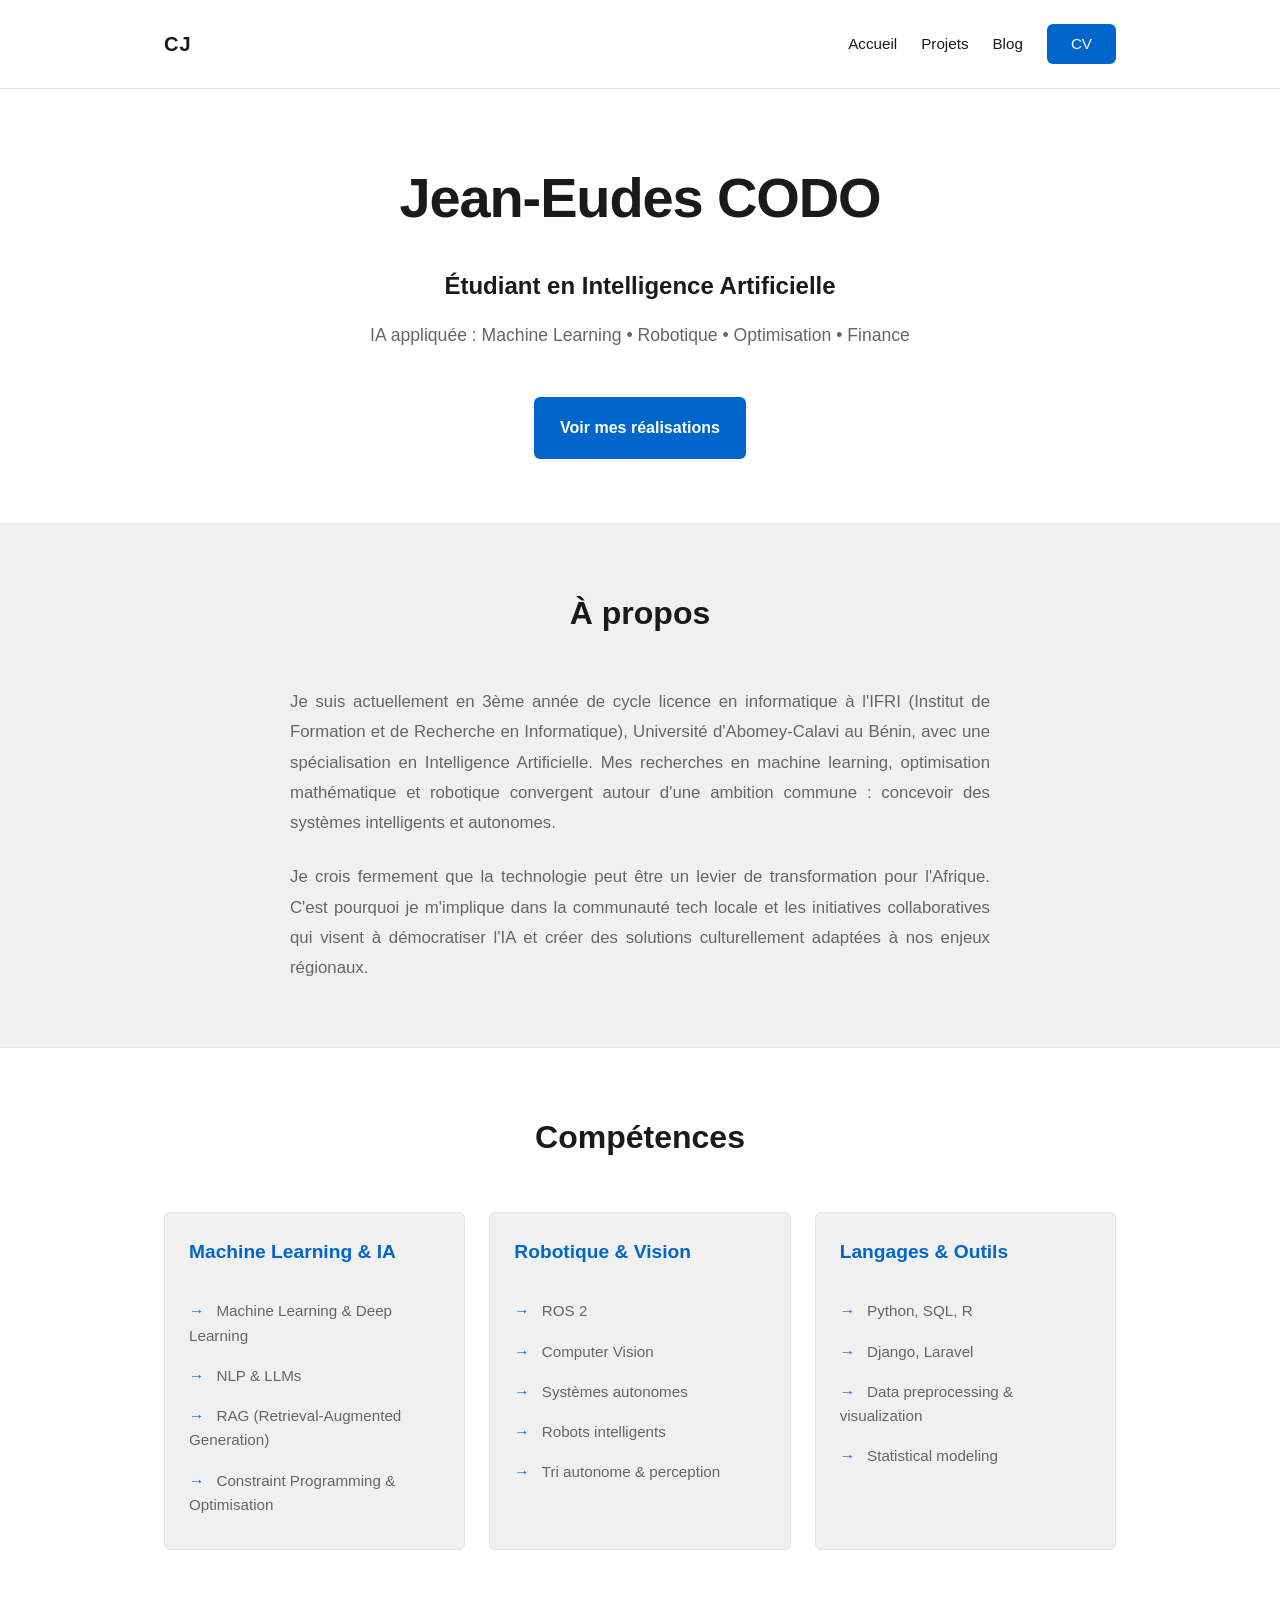
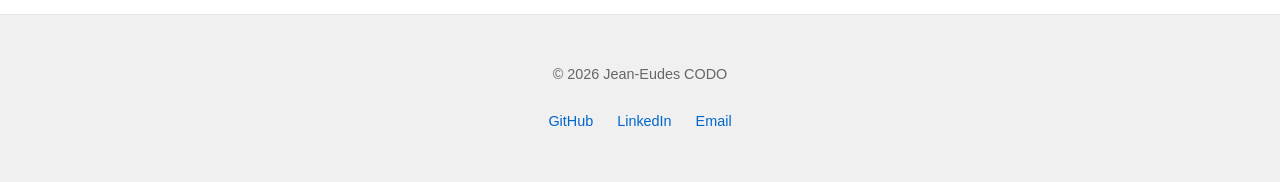
==== index.html @ da74283c "feat: correction of the 'A propos' section" ====
<!DOCTYPE html>
<html lang="fr">
<head>
    <meta charset="UTF-8">
    <meta name="viewport" content="width=device-width, initial-scale=1.0">
    <title>Jean-Eudes CODO - Développeur IA</title>
    <meta name="description" content="Portfolio de Eudes - Développeur spécialisé en IA">
    <link rel="stylesheet" href="css/base.css">
</head>
<body>
    <!-- Header Navigation -->
    <header class="header">
        <div class="container">
            <div class="header-content">
                <a href="index.html" class="logo">CJ</a>
                <nav class="nav">
                    <a href="index.html" class="nav-link">Accueil</a>
                    <a href="projects.html" class="nav-link">Projets</a>
                    <a href="blog.html" class="nav-link">Blog</a>
                    <a href="cv/index_cv.html" class="nav-link nav-cv">CV</a>
                </nav>
            </div>
        </div>
    </header>

    <!-- Hero Section -->
    <section class="hero">
        <div class="container">
            <h1 class="hero-title">Jean-Eudes CODO</h1>
            <p class="hero-subtitle">Étudiant en Intelligence Artificielle</p>
            <p class="hero-description">IA appliquée : Machine Learning • Robotique • Optimisation • Finance</p>
            <a href="projects.html" class="btn btn-primary">Voir mes réalisations</a>
        </div>
    </section>

    <!-- About Section -->
    <section class="about" id="about">
        <div class="container">
            <h2>À propos</h2>
            <p>
                Je suis actuellement en 3ème année de cycle licence en informatique à l'IFRI (Institut de Formation et de Recherche en Informatique), 
                Université d'Abomey-Calavi au Bénin, avec une spécialisation en Intelligence Artificielle. 
                Mes recherches en machine learning, optimisation mathématique et robotique convergent autour d'une ambition commune : concevoir des systèmes intelligents et autonomes.
            </p>
            <p>
                Je crois fermement que la technologie peut être un levier de transformation pour l'Afrique. 
                C'est pourquoi je m'implique dans la communauté tech locale et les initiatives collaboratives qui 
                visent à démocratiser l'IA et créer des solutions culturellement adaptées à nos enjeux régionaux.
            </p>
        </div>
    </section>

    <!-- Tech Skills Section -->
    <section class="tech-radar" id="tech">
        <div class="container">
            <h2>Compétences</h2>
            <div class="skills-grid">
                <div class="skill-category">
                    <h3>Machine Learning & IA</h3>
                    <ul>
                        <li>Machine Learning & Deep Learning</li>
                        <li>NLP & LLMs</li>
                        <li>RAG (Retrieval-Augmented Generation)</li>
                        <li>Constraint Programming & Optimisation</li>
                    </ul>
                </div>
                <div class="skill-category">
                    <h3>Robotique & Vision</h3>
                    <ul>
                        <li>ROS 2</li>
                        <li>Computer Vision</li>
                        <li>Systèmes autonomes</li>
                        <li>Robots intelligents</li>
                        <li>Tri autonome & perception</li>
                    </ul>
                </div>
                <div class="skill-category">
                    <h3>Langages & Outils</h3>
                    <ul>
                        <li>Python, SQL, R</li>
                        <li>Django, Laravel</li>
                        <li>Data preprocessing & visualization</li>
                        <li>Statistical modeling</li>
                    </ul>
                </div>
            </div>
        </div>
    </section>

    <!-- Footer -->
    <footer class="footer">
        <div class="container">
            <p>&copy; 2026 Jean-Eudes CODO</p>
            <div class="footer-links">
                <a href="https://github.com/Eudoo" target="_blank">GitHub</a>
                <a href="https://linkedin.com/in/eudes-codo" target="_blank">LinkedIn</a>
                <a href="mailto:eudescodo00@gmail.com">Email</a>
            </div>
        </div>
    </footer>
</body>
</html>
---- css/base.css ----
/* ===========================
   CSS Variables & Root
   =========================== */

:root {
    --color-bg: #ffffff;
    --color-text: #1a1a1a;
    --color-text-light: #666666;
    --color-border: #e5e5e5;
    --color-primary: #0066cc;
    --color-primary-hover: #0052a3;
    --color-accent: #f0f0f0;
    
    --spacing-xs: 0.5rem;
    --spacing-sm: 1rem;
    --spacing-md: 1.5rem;
    --spacing-lg: 1.5rem;
    --spacing-xl: 3rem;
    --spacing-xxl: 4rem;
    
    --font-family: -apple-system, BlinkMacSystemFont, 'Segoe UI', Roboto, Oxygen, Ubuntu, Cantarell, sans-serif;
    --font-mono: 'SF Mono', Monaco, 'Cascadia Code', 'Roboto Mono', Menlo, Courier, monospace;
    
    --transition: 0.3s ease;
    --border-radius: 6px;
}

/* Dark Mode */
@media (prefers-color-scheme: dark) {
    :root {
        --color-bg: #0f0f0f;
        --color-text: #e5e5e5;
        --color-text-light: #a0a0a0;
        --color-border: #2a2a2a;
        --color-accent: #1a1a1a;
    }
}

/* ===========================
   Global Styles
   =========================== */

* {
    margin: 0;
    padding: 0;
    box-sizing: border-box;
}

html {
    scroll-behavior: smooth;
}

body {
    background-color: var(--color-bg);
    color: var(--color-text);
    font-family: var(--font-family);
    font-size: 16px;
    line-height: 1.6;
    transition: background-color var(--transition), color var(--transition);
}

a {
    color: var(--color-primary);
    text-decoration: none;
    transition: color var(--transition);
}

a:hover {
    color: var(--color-primary-hover);
}

/* ===========================
   Layout
   =========================== */

.container {
    max-width: 1000px;
    margin: 0 auto;
    padding: 0 var(--spacing-lg);
}

/* ===========================
   Header & Navigation
   =========================== */

.header {
    position: sticky;
    top: 0;
    background-color: var(--color-bg);
    border-bottom: 1px solid var(--color-border);
    z-index: 1000;
    transition: border-color var(--transition);
}

.header-content {
    display: flex;
    justify-content: space-between;
    align-items: center;
    padding: var(--spacing-md) 0;
}

.logo {
    font-size: 1.25rem;
    font-weight: 700;
    color: var(--color-text);
    letter-spacing: 0.05em;
}

.nav {
    display: flex;
    gap: var(--spacing-lg);
    align-items: center;
}

.nav-link {
    color: var(--color-text);
    font-size: 0.95rem;
    font-weight: 500;
    transition: color var(--transition);
}

.nav-link:hover {
    color: var(--color-primary);
}

.nav-cv {
    background-color: var(--color-primary);
    color: white !important;
    padding: var(--spacing-xs) var(--spacing-md);
    border-radius: var(--border-radius);
    transition: background-color var(--transition);
}

.nav-cv:hover {
    background-color: var(--color-primary-hover);
}

/* ===========================
   Hero Section
   =========================== */

.hero {
    padding: var(--spacing-xxl) 0;
    text-align: center;
}

.hero-title {
    font-size: 3.5rem;
    font-weight: 800;
    margin-bottom: var(--spacing-md);
    letter-spacing: -0.02em;
}

.hero-subtitle {
    font-size: 1.5rem;
    font-weight: 600;
    color: var(--color-text);
    margin-bottom: var(--spacing-sm);
}

.hero-description {
    font-size: 1.1rem;
    color: var(--color-text-light);
    margin-bottom: var(--spacing-xl);
    max-width: 600px;
    margin-left: auto;
    margin-right: auto;
}

/* ===========================
   Buttons
   =========================== */

.btn {
    display: inline-block;
    padding: var(--spacing-sm) var(--spacing-lg);
    border-radius: var(--border-radius);
    font-weight: 600;
    transition: all var(--transition);
    cursor: pointer;
    border: 2px solid transparent;
}

.btn-primary {
    background-color: var(--color-primary);
    color: white;
}

.btn-primary:hover {
    background-color: var(--color-primary-hover);
    transform: translateY(-2px);
    color: #2a2a2a;
}

/* ===========================
   About Section
   =========================== */

.about {
    padding: var(--spacing-xxl) 0;
    background-color: var(--color-accent);
    border-top: 1px solid var(--color-border);
    border-bottom: 1px solid var(--color-border);
}

.about h2 {
    font-size: 2rem;
    font-weight: 700;
    margin-bottom: var(--spacing-xl);
    text-align: center;
}

.about p {
    font-size: 1.05rem;
    color: var(--color-text-light);
    line-height: 1.8;
    margin-bottom: var(--spacing-lg);
    max-width: 700px;
    margin-left: auto;
    margin-right: auto;
    text-align: justify;
}

.about p:last-child {
    margin-bottom: 0;
}

/* ===========================
   Tech Radar / Skills Section
   =========================== */

.tech-radar {
    padding: var(--spacing-xxl) 0;
}

.tech-radar h2 {
    font-size: 2rem;
    font-weight: 700;
    margin-bottom: var(--spacing-xl);
    text-align: center;
}

.skills-grid {
    display: grid;
    grid-template-columns: repeat(auto-fit, minmax(250px, 1fr));
    gap: var(--spacing-lg);
}

.skill-category {
    padding: var(--spacing-lg);
    background-color: var(--color-accent);
    border-radius: var(--border-radius);
    border: 1px solid var(--color-border);
    transition: all var(--transition);
}

.skill-category:hover {
    border-color: var(--color-primary);
    transform: translateY(-4px);
    box-shadow: 0 8px 24px rgba(0, 102, 204, 0.08);
}

.skill-category h3 {
    font-size: 1.2rem;
    font-weight: 700;
    margin-bottom: var(--spacing-md);
    color: var(--color-primary);
}

.skill-category ul {
    list-style: none;
}

.skill-category li {
    padding: var(--spacing-xs) 0;
    color: var(--color-text-light);
    font-size: 0.95rem;
}

.skill-category li:before {
    content: "→ ";
    color: var(--color-primary);
    margin-right: var(--spacing-xs);
    font-weight: 600;
}

/* ===========================
   Footer
   =========================== */

.footer {
    background-color: var(--color-accent);
    border-top: 1px solid var(--color-border);
    padding: var(--spacing-xl) 0;
    text-align: center;
    color: var(--color-text-light);
}

.footer p {
    margin-bottom: var(--spacing-md);
    font-size: 0.9rem;
}

.footer-links {
    display: flex;
    justify-content: center;
    gap: var(--spacing-lg);
    flex-wrap: wrap;
}

.footer-links a {
    color: var(--color-primary);
    font-size: 0.9rem;
    font-weight: 500;
}

.footer-links a:hover {
    color: var(--color-primary-hover);
}

/* ===========================
   Responsive Design
   =========================== */

@media (max-width: 768px) {
    .hero-title {
        font-size: 2.5rem;
    }
    
    .hero-subtitle {
        font-size: 1.25rem;
    }
    
    .hero-description {
        font-size: 1rem;
    }
    
    .hero {
        padding: var(--spacing-xl) 0;
    }
    
    .about,
    .tech-radar {
        padding: var(--spacing-xl) 0;
    }
    
    .about h2,
    .tech-radar h2 {
        font-size: 1.5rem;
    }
    
    .nav {
        gap: var(--spacing-md);
    }
    
    .nav-link {
        font-size: 0.9rem;
    }
    
    .nav-cv {
        padding: var(--spacing-xs) var(--spacing-sm);
    }
}

@media (max-width: 480px) {
    .container {
        padding: 0 var(--spacing-md);
    }
    
    .hero-title {
        font-size: 2rem;
    }
    
    .hero-subtitle {
        font-size: 1.1rem;
    }
    
    .header-content {
        padding: var(--spacing-md) 0;
    }
    
    .nav {
        gap: var(--spacing-sm);
    }
}
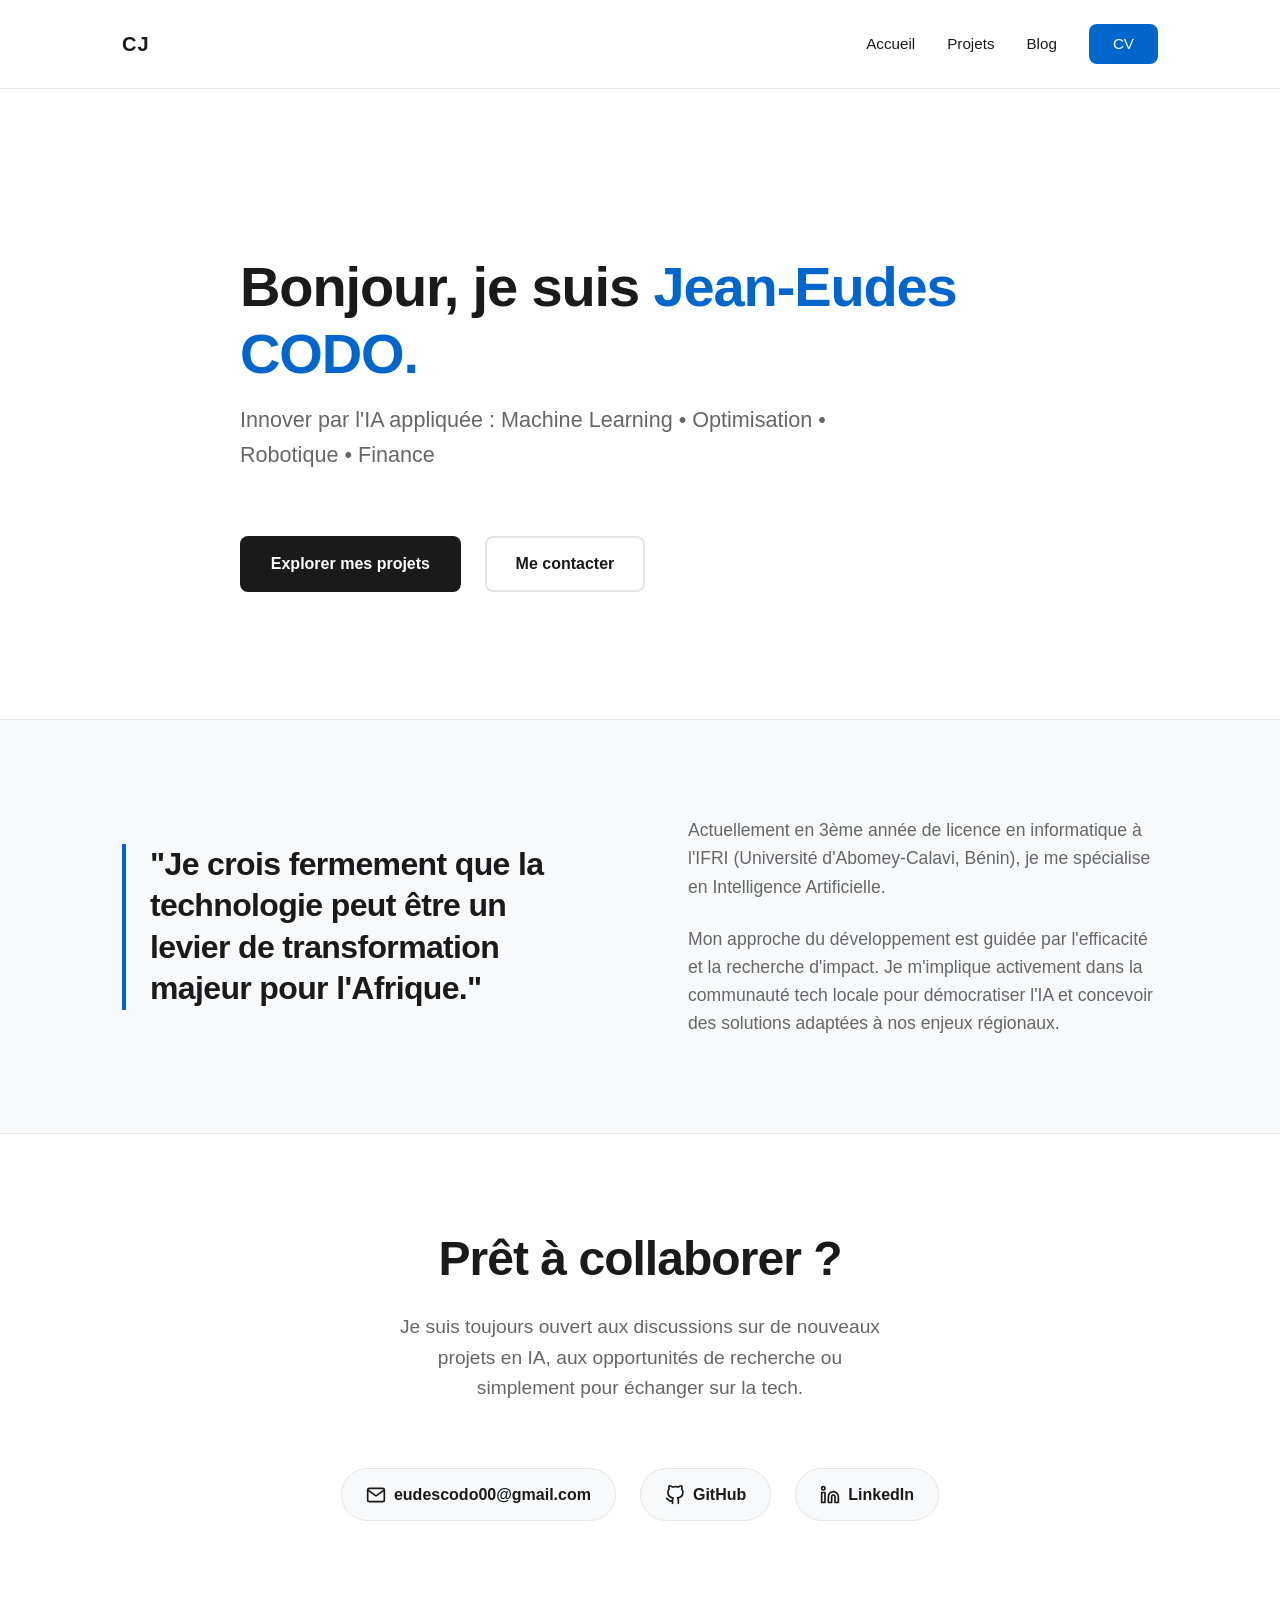
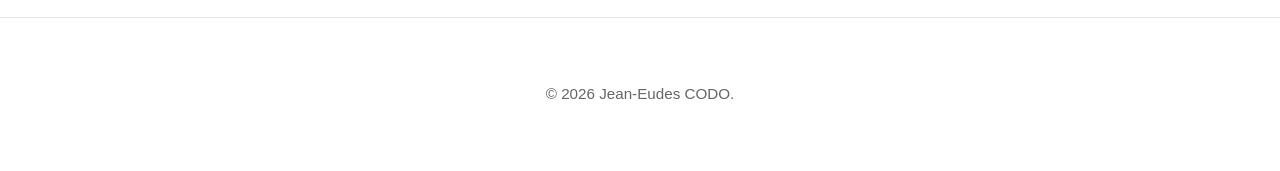
==== commit 96325549: "feat: new typographic hero layout, about section styling and footer simplification" ====
--- a/index.html
+++ b/index.html
@@ -8,8 +8,9 @@
     <link rel="stylesheet" href="css/base.css">
 </head>
 <body>
+    <div class="scroll-progress" id="scrollBar"></div>
     <!-- Header Navigation -->
-    <header class="header">
+    <header class="header" id="header">
         <div class="container">
             <div class="header-content">
                 <a href="index.html" class="logo">CJ</a>
@@ -23,66 +24,60 @@
         </div>
     </header>
 
-    <!-- Hero Section -->
+    <!-- Hero Section (Typography Driven) -->
     <section class="hero">
         <div class="container">
-            <h1 class="hero-title">Jean-Eudes CODO</h1>
-            <p class="hero-subtitle">Étudiant en Intelligence Artificielle</p>
-            <p class="hero-description">IA appliquée : Machine Learning • Robotique • Optimisation • Finance</p>
-            <a href="projects.html" class="btn btn-primary">Voir mes réalisations</a>
+            <div class="hero-content">
+                <h1 class="hero-name">Bonjour, je suis <span>Jean-Eudes CODO.</span></h1>
+                <p class="hero-description">
+                    Innover par l'IA appliquée : Machine Learning • Optimisation • Robotique • Finance
+                </p>
+                <div class="hero-actions">
+                    <a href="projects.html" class="btn btn-primary">Explorer mes projets</a>
+                    <a href="#connect" class="btn btn-secondary">Me contacter</a>
+                </div>
+            </div>
         </div>
     </section>
 
-    <!-- About Section -->
-    <section class="about" id="about">
+    <!-- About Section (Minimalist Grid) -->
+    <section class="about reveal" id="about">
         <div class="container">
-            <h2>À propos</h2>
-            <p>
-                Je suis actuellement en 3ème année de cycle licence en informatique à l'IFRI (Institut de Formation et de Recherche en Informatique), 
-                Université d'Abomey-Calavi au Bénin, avec une spécialisation en Intelligence Artificielle. 
-                Mes recherches en machine learning, optimisation mathématique et robotique convergent autour d'une ambition commune : concevoir des systèmes intelligents et autonomes.
-            </p>
-            <p>
-                Je crois fermement que la technologie peut être un levier de transformation pour l'Afrique. 
-                C'est pourquoi je m'implique dans la communauté tech locale et les initiatives collaboratives qui 
-                visent à démocratiser l'IA et créer des solutions culturellement adaptées à nos enjeux régionaux.
-            </p>
+            <div class="about-grid">
+                <div class="about-vision">
+                    "Je crois fermement que la technologie peut être un levier de transformation majeur pour l'Afrique."
+                </div>
+                <div class="about-text">
+                    <p>
+                        Actuellement en 3ème année de licence en informatique à l'IFRI (Université d'Abomey-Calavi, Bénin), je me spécialise en Intelligence Artificielle.
+                    </p>
+                    <p>
+                        Mon approche du développement est guidée par l'efficacité et la recherche d'impact. Je m'implique activement dans la communauté tech locale pour démocratiser l'IA et concevoir des solutions adaptées à nos enjeux régionaux.
+                    </p>
+                </div>
+            </div>
         </div>
     </section>
 
-    <!-- Tech Skills Section -->
-    <section class="tech-radar" id="tech">
+    <!-- Connect Section -->
+    <section class="connect reveal" id="connect">
         <div class="container">
-            <h2>Compétences</h2>
-            <div class="skills-grid">
-                <div class="skill-category">
-                    <h3>Machine Learning & IA</h3>
-                    <ul>
-                        <li>Machine Learning & Deep Learning</li>
-                        <li>NLP & LLMs</li>
-                        <li>RAG (Retrieval-Augmented Generation)</li>
-                        <li>Constraint Programming & Optimisation</li>
-                    </ul>
-                </div>
-                <div class="skill-category">
-                    <h3>Robotique & Vision</h3>
-                    <ul>
-                        <li>ROS 2</li>
-                        <li>Computer Vision</li>
-                        <li>Systèmes autonomes</li>
-                        <li>Robots intelligents</li>
-                        <li>Tri autonome & perception</li>
-                    </ul>
-                </div>
-                <div class="skill-category">
-                    <h3>Langages & Outils</h3>
-                    <ul>
-                        <li>Python, SQL, R</li>
-                        <li>Django, Laravel</li>
-                        <li>Data preprocessing & visualization</li>
-                        <li>Statistical modeling</li>
-                    </ul>
-                </div>
+            <h2>Prêt à collaborer ?</h2>
+            <p>Je suis toujours ouvert aux discussions sur de nouveaux projets en IA, aux opportunités de recherche ou simplement pour échanger sur la tech.</p>
+            
+            <div class="social-links-large">
+                <a href="mailto:eudescodo00@gmail.com" class="social-btn">
+                    <svg width="20" height="20" fill="none" stroke="currentColor" stroke-width="2" stroke-linecap="round" stroke-linejoin="round" viewBox="0 0 24 24"><path d="M4 4h16c1.1 0 2 .9 2 2v12c0 1.1-.9 2-2 2H4c-1.1 0-2-.9-2-2V6c0-1.1.9-2 2-2z"></path><polyline points="22,6 12,13 2,6"></polyline></svg>
+                    eudescodo00@gmail.com
+                </a>
+                <a href="https://github.com/Eudoo" target="_blank" class="social-btn">
+                    <svg width="20" height="20" fill="none" stroke="currentColor" stroke-width="2" stroke-linecap="round" stroke-linejoin="round" viewBox="0 0 24 24"><path d="M9 19c-5 1.5-5-2.5-7-3m14 6v-3.87a3.37 3.37 0 0 0-.94-2.61c3.14-.35 6.44-1.54 6.44-7A5.44 5.44 0 0 0 20 4.77 5.07 5.07 0 0 0 19.91 1S18.73.65 16 2.48a13.38 13.38 0 0 0-7 0C6.27.65 5.09 1 5.09 1A5.07 5.07 0 0 0 5 4.77a5.44 5.44 0 0 0-1.5 3.78c0 5.42 3.3 6.61 6.44 7A3.37 3.37 0 0 0 9 18.13V22"></path></svg>
+                    GitHub
+                </a>
+                <a href="https://linkedin.com/in/eudes-codo" target="_blank" class="social-btn">
+                    <svg width="20" height="20" fill="none" stroke="currentColor" stroke-width="2" stroke-linecap="round" stroke-linejoin="round" viewBox="0 0 24 24"><path d="M16 8a6 6 0 0 1 6 6v7h-4v-7a2 2 0 0 0-2-2 2 2 0 0 0-2 2v7h-4v-7a6 6 0 0 1 6-6z"></path><rect x="2" y="9" width="4" height="12"></rect><circle cx="4" cy="4" r="2"></circle></svg>
+                    LinkedIn
+                </a>
             </div>
         </div>
     </section>
@@ -90,13 +85,45 @@
     <!-- Footer -->
     <footer class="footer">
         <div class="container">
-            <p>&copy; 2026 Jean-Eudes CODO</p>
-            <div class="footer-links">
-                <a href="https://github.com/Eudoo" target="_blank">GitHub</a>
-                <a href="https://linkedin.com/in/eudes-codo" target="_blank">LinkedIn</a>
-                <a href="mailto:eudescodo00@gmail.com">Email</a>
-            </div>
+            <p>&copy; 2026 Jean-Eudes CODO.</p>
         </div>
     </footer>
+
+    <script>
+        // Scroll Reveal Logic
+        function reveal() {
+            var reveals = document.querySelectorAll(".reveal");
+            for (var i = 0; i < reveals.length; i++) {
+                var windowHeight = window.innerHeight;
+                var elementTop = reveals[i].getBoundingClientRect().top;
+                var elementVisible = 150;
+                if (elementTop < windowHeight - elementVisible) {
+                    reveals[i].classList.add("active");
+                }
+            }
+        }
+
+        // Header and Scroll Progress
+        window.onscroll = function() {
+            const header = document.getElementById("header");
+            const scrollBar = document.getElementById("scrollBar");
+            const winScroll = document.body.scrollTop || document.documentElement.scrollTop;
+            const height = document.documentElement.scrollHeight - document.documentElement.clientHeight;
+            const scrolled = (winScroll / height) * 100;
+            
+            scrollBar.style.width = scrolled + "%";
+
+            if (winScroll > 50) {
+                header.classList.add("scrolled");
+            } else {
+                header.classList.remove("scrolled");
+            }
+            
+            reveal();
+        };
+
+        // Initial check
+        window.onload = reveal;
+    </script>
 </body>
 </html>
--- a/css/base.css
+++ b/css/base.css
@@ -9,20 +9,23 @@
     --color-border: #e5e5e5;
     --color-primary: #0066cc;
     --color-primary-hover: #0052a3;
-    --color-accent: #f0f0f0;
+    --color-accent: #f8f9fa;
+    --header-bg: rgba(255, 255, 255, 0.8);
     
     --spacing-xs: 0.5rem;
     --spacing-sm: 1rem;
     --spacing-md: 1.5rem;
-    --spacing-lg: 1.5rem;
-    --spacing-xl: 3rem;
-    --spacing-xxl: 4rem;
+    --spacing-lg: 2rem;
+    --spacing-xl: 4rem;
+    --spacing-xxl: 6rem;
     
     --font-family: -apple-system, BlinkMacSystemFont, 'Segoe UI', Roboto, Oxygen, Ubuntu, Cantarell, sans-serif;
     --font-mono: 'SF Mono', Monaco, 'Cascadia Code', 'Roboto Mono', Menlo, Courier, monospace;
     
-    --transition: 0.3s ease;
-    --border-radius: 6px;
+    --transition-fast: 0.2s ease;
+    --transition-normal: 0.3s ease;
+    --transition-slow: 0.5s ease;
+    --border-radius: 8px;
 }
 
 /* Dark Mode */
@@ -32,7 +35,8 @@
         --color-text: #e5e5e5;
         --color-text-light: #a0a0a0;
         --color-border: #2a2a2a;
-        --color-accent: #1a1a1a;
+        --color-accent: #151515;
+        --header-bg: rgba(15, 15, 15, 0.8);
     }
 }
 
@@ -56,25 +60,43 @@
     font-family: var(--font-family);
     font-size: 16px;
     line-height: 1.6;
-    transition: background-color var(--transition), color var(--transition);
+    transition: background-color var(--transition-slow), color var(--transition-slow);
+    overflow-x: hidden;
 }
 
 a {
     color: var(--color-primary);
     text-decoration: none;
-    transition: color var(--transition);
+    transition: color var(--transition-normal);
 }
 
 a:hover {
     color: var(--color-primary-hover);
 }
 
+h1, h2, h3, h4 {
+    line-height: 1.2;
+    color: var(--color-text);
+}
+
+/* Scroll Progress Bar */
+.scroll-progress {
+    position: fixed;
+    top: 0;
+    left: 0;
+    width: 0%;
+    height: 3px;
+    background: linear-gradient(to right, var(--color-primary), #00c6ff);
+    z-index: 2000;
+    transition: width 0.1s ease-out;
+}
+
 /* ===========================
    Layout
    =========================== */
 
 .container {
-    max-width: 1000px;
+    max-width: 1100px;
     margin: 0 auto;
     padding: 0 var(--spacing-lg);
 }
@@ -86,10 +108,17 @@
 .header {
     position: sticky;
     top: 0;
-    background-color: var(--color-bg);
+    background-color: var(--header-bg);
+    backdrop-filter: blur(12px);
+    -webkit-backdrop-filter: blur(12px);
     border-bottom: 1px solid var(--color-border);
     z-index: 1000;
-    transition: border-color var(--transition);
+    transition: all var(--transition-normal);
+}
+
+.header.scrolled {
+    padding: 5px 0;
+    box-shadow: 0 4px 20px rgba(0,0,0,0.05);
 }
 
 .header-content {
@@ -97,6 +126,7 @@
     justify-content: space-between;
     align-items: center;
     padding: var(--spacing-md) 0;
+    transition: padding var(--transition-normal);
 }
 
 .logo {
@@ -104,6 +134,8 @@
     font-weight: 700;
     color: var(--color-text);
     letter-spacing: 0.05em;
+    position: relative;
+    overflow: hidden;
 }
 
 .nav {
@@ -116,11 +148,23 @@
     color: var(--color-text);
     font-size: 0.95rem;
     font-weight: 500;
-    transition: color var(--transition);
-}
-
-.nav-link:hover {
-    color: var(--color-primary);
+    position: relative;
+    padding: 4px 0;
+}
+
+.nav-link::after {
+    content: '';
+    position: absolute;
+    bottom: 0;
+    left: 0;
+    width: 0;
+    height: 2px;
+    background-color: var(--color-primary);
+    transition: width var(--transition-normal);
+}
+
+.nav-link:hover::after {
+    width: 100%;
 }
 
 .nav-cv {
@@ -128,43 +172,74 @@
     color: white !important;
     padding: var(--spacing-xs) var(--spacing-md);
     border-radius: var(--border-radius);
-    transition: background-color var(--transition);
+    transition: all var(--transition-normal) !important;
+}
+
+.nav-cv::after {
+    display: none;
 }
 
 .nav-cv:hover {
     background-color: var(--color-primary-hover);
-}
-
-/* ===========================
-   Hero Section
+    transform: translateY(-2px);
+    box-shadow: 0 4px 12px rgba(0, 102, 204, 0.2);
+}
+
+/* ===========================
+   Hero Section (Typography Driven)
    =========================== */
 
 .hero {
-    padding: var(--spacing-xxl) 0;
-    text-align: center;
-}
-
-.hero-title {
-    font-size: 3.5rem;
+    padding: 12vh 0 8vh;
+    text-align: left;
+    min-height: 70vh;
+    display: flex;
+    align-items: center;
+}
+
+.hero-content {
+    max-width: 800px;
+}
+
+.hero-name {
+    font-size: clamp(2.5rem, 5vw, 3.5rem);
     font-weight: 800;
-    margin-bottom: var(--spacing-md);
+    margin-bottom: var(--spacing-sm);
     letter-spacing: -0.02em;
-}
-
-.hero-subtitle {
-    font-size: 1.5rem;
-    font-weight: 600;
-    color: var(--color-text);
-    margin-bottom: var(--spacing-sm);
+    color: var(--color-text);
+    opacity: 0;
+    transform: translateY(30px);
+    animation: fadeInUp 0.8s cubic-bezier(0.2, 0.8, 0.2, 1) forwards;
+}
+
+.hero-name span {
+    color: var(--color-primary);
 }
 
 .hero-description {
-    font-size: 1.1rem;
+    font-size: clamp(1.1rem, 2.5vw, 1.35rem);
     color: var(--color-text-light);
     margin-bottom: var(--spacing-xl);
-    max-width: 600px;
-    margin-left: auto;
-    margin-right: auto;
+    max-width: 650px;
+    line-height: 1.6;
+    opacity: 0;
+    transform: translateY(20px);
+    animation: fadeInUp 0.8s cubic-bezier(0.2, 0.8, 0.2, 1) 0.2s forwards;
+}
+
+.hero-actions {
+    display: flex;
+    gap: var(--spacing-md);
+    opacity: 0;
+    transform: translateY(20px);
+    animation: fadeInUp 0.8s cubic-bezier(0.2, 0.8, 0.2, 1) 0.3s forwards;
+}
+
+@keyframes fadeInUp {
+    to {
+        opacity: 1;
+        transform: translateY(0);
+    }
 }
 
 /* ===========================
@@ -173,23 +248,52 @@
 
 .btn {
     display: inline-block;
-    padding: var(--spacing-sm) var(--spacing-lg);
+    padding: 0.8rem 1.8rem;
     border-radius: var(--border-radius);
     font-weight: 600;
-    transition: all var(--transition);
+    font-size: 1rem;
+    transition: all var(--transition-normal);
     cursor: pointer;
     border: 2px solid transparent;
+    text-align: center;
 }
 
 .btn-primary {
+    background-color: var(--color-text);
+    color: var(--color-bg);
+}
+
+.btn-primary:hover {
     background-color: var(--color-primary);
     color: white;
-}
-
-.btn-primary:hover {
-    background-color: var(--color-primary-hover);
-    transform: translateY(-2px);
-    color: #2a2a2a;
+    transform: translateY(-3px);
+    box-shadow: 0 10px 20px rgba(0, 102, 204, 0.15);
+}
+
+.btn-secondary {
+    background-color: transparent;
+    color: var(--color-text);
+    border-color: var(--color-border);
+}
+
+.btn-secondary:hover {
+    border-color: var(--color-text);
+    transform: translateY(-3px);
+}
+
+/* ===========================
+   Section Animations
+   =========================== */
+
+.reveal {
+    opacity: 0;
+    transform: translateY(40px);
+    transition: all 0.8s cubic-bezier(0.2, 0.8, 0.2, 1);
+}
+
+.reveal.active {
+    opacity: 1;
+    transform: translateY(0);
 }
 
 /* ===========================
@@ -203,85 +307,198 @@
     border-bottom: 1px solid var(--color-border);
 }
 
-.about h2 {
+.about-grid {
+    display: grid;
+    grid-template-columns: 1fr 1fr;
+    gap: var(--spacing-xxl);
+    align-items: center;
+}
+
+.about-vision {
     font-size: 2rem;
     font-weight: 700;
+    line-height: 1.3;
+    letter-spacing: -0.02em;
+    position: relative;
+    padding-left: var(--spacing-md);
+    border-left: 4px solid var(--color-primary);
+}
+
+.about-text p {
+    font-size: 1.1rem;
+    color: var(--color-text-light);
+    margin-bottom: var(--spacing-md);
+}
+
+.about-text p:last-child {
+    margin-bottom: 0;
+}
+
+/* ===========================
+   Featured Projects
+   =========================== */
+
+.featured-projects {
+    padding: var(--spacing-xxl) 0;
+    background-color: var(--color-accent);
+}
+
+.section-header {
+    display: flex;
+    justify-content: space-between;
+    align-items: flex-end;
     margin-bottom: var(--spacing-xl);
+}
+
+.section-title {
+    font-size: 2.5rem;
+    font-weight: 700;
+    letter-spacing: -0.02em;
+}
+
+.view-all {
+    font-weight: 600;
+    color: var(--color-primary);
+    position: relative;
+    padding-bottom: 2px;
+}
+
+.view-all::after {
+    content: '→';
+    margin-left: 5px;
+    transition: margin var(--transition-normal);
+}
+
+.view-all:hover::after {
+    margin-left: 10px;
+}
+
+/* Reuse project-card styles from projects.css (ensure it's included or duplicate here for homepage) */
+.projects-grid {
+    display: grid;
+    grid-template-columns: repeat(auto-fill, minmax(300px, 1fr));
+    gap: var(--spacing-xl);
+}
+
+.project-card {
+    background: var(--color-bg);
+    border: 1px solid var(--color-border);
+    border-radius: var(--border-radius);
+    overflow: hidden;
+    transition: all var(--transition-normal);
+    display: flex;
+    flex-direction: column;
+}
+
+.project-card:hover {
+    transform: translateY(-8px);
+    box-shadow: 0 12px 30px rgba(0,0,0,0.08);
+    border-color: transparent;
+}
+
+.project-image {
+    height: 180px;
+    width: 100%;
+}
+
+.project-content {
+    padding: var(--spacing-lg);
+    flex-grow: 1;
+    display: flex;
+    flex-direction: column;
+}
+
+.project-title {
+    font-size: 1.25rem;
+    font-weight: 700;
+    margin-bottom: var(--spacing-xs);
+}
+
+.project-description {
+    color: var(--color-text-light);
+    font-size: 0.95rem;
+    margin-bottom: var(--spacing-md);
+    flex-grow: 1;
+}
+
+.project-tags {
+    display: flex;
+    flex-wrap: wrap;
+    gap: var(--spacing-xs);
+    margin-bottom: var(--spacing-md);
+}
+
+.tag {
+    background-color: var(--color-accent);
+    color: var(--color-text);
+    padding: 0.2rem 0.6rem;
+    border-radius: 100px;
+    font-size: 0.8rem;
+    font-weight: 500;
+    font-family: var(--font-mono);
+}
+
+.project-links {
+    display: flex;
+    gap: var(--spacing-sm);
+    margin-top: auto;
+}
+
+.project-link {
+    font-size: 0.9rem;
+    font-weight: 600;
+}
+
+/* ===========================
+   Connect Section
+   =========================== */
+
+.connect {
+    padding: var(--spacing-xxl) 0;
     text-align: center;
 }
 
-.about p {
-    font-size: 1.05rem;
+.connect h2 {
+    font-size: 3rem;
+    font-weight: 800;
+    margin-bottom: var(--spacing-md);
+    letter-spacing: -0.02em;
+}
+
+.connect p {
+    font-size: 1.2rem;
     color: var(--color-text-light);
-    line-height: 1.8;
-    margin-bottom: var(--spacing-lg);
-    max-width: 700px;
+    margin-bottom: var(--spacing-xl);
+    max-width: 500px;
     margin-left: auto;
     margin-right: auto;
-    text-align: justify;
-}
-
-.about p:last-child {
-    margin-bottom: 0;
-}
-
-/* ===========================
-   Tech Radar / Skills Section
-   =========================== */
-
-.tech-radar {
-    padding: var(--spacing-xxl) 0;
-}
-
-.tech-radar h2 {
-    font-size: 2rem;
-    font-weight: 700;
-    margin-bottom: var(--spacing-xl);
-    text-align: center;
-}
-
-.skills-grid {
-    display: grid;
-    grid-template-columns: repeat(auto-fit, minmax(250px, 1fr));
-    gap: var(--spacing-lg);
-}
-
-.skill-category {
-    padding: var(--spacing-lg);
+}
+
+.social-links-large {
+    display: flex;
+    justify-content: center;
+    gap: var(--spacing-md);
+    flex-wrap: wrap;
+}
+
+.social-btn {
+    display: flex;
+    align-items: center;
+    gap: 8px;
+    padding: 0.8rem 1.5rem;
     background-color: var(--color-accent);
-    border-radius: var(--border-radius);
     border: 1px solid var(--color-border);
-    transition: all var(--transition);
-}
-
-.skill-category:hover {
-    border-color: var(--color-primary);
-    transform: translateY(-4px);
-    box-shadow: 0 8px 24px rgba(0, 102, 204, 0.08);
-}
-
-.skill-category h3 {
-    font-size: 1.2rem;
-    font-weight: 700;
-    margin-bottom: var(--spacing-md);
-    color: var(--color-primary);
-}
-
-.skill-category ul {
-    list-style: none;
-}
-
-.skill-category li {
-    padding: var(--spacing-xs) 0;
-    color: var(--color-text-light);
-    font-size: 0.95rem;
-}
-
-.skill-category li:before {
-    content: "→ ";
-    color: var(--color-primary);
-    margin-right: var(--spacing-xs);
+    border-radius: 100px;
+    color: var(--color-text);
     font-weight: 600;
+    transition: all var(--transition-normal);
+}
+
+.social-btn:hover {
+    background-color: var(--color-text);
+    color: var(--color-bg);
+    border-color: var(--color-text);
+    transform: translateY(-3px);
 }
 
 /* ===========================
@@ -289,7 +506,6 @@
    =========================== */
 
 .footer {
-    background-color: var(--color-accent);
     border-top: 1px solid var(--color-border);
     padding: var(--spacing-xl) 0;
     text-align: center;
@@ -297,68 +513,51 @@
 }
 
 .footer p {
-    margin-bottom: var(--spacing-md);
-    font-size: 0.9rem;
-}
-
-.footer-links {
-    display: flex;
-    justify-content: center;
-    gap: var(--spacing-lg);
-    flex-wrap: wrap;
-}
-
-.footer-links a {
-    color: var(--color-primary);
-    font-size: 0.9rem;
-    font-weight: 500;
-}
-
-.footer-links a:hover {
-    color: var(--color-primary-hover);
+    font-size: 0.95rem;
 }
 
 /* ===========================
    Responsive Design
    =========================== */
 
+@media (max-width: 900px) {
+    .about-grid {
+        grid-template-columns: 1fr;
+        gap: var(--spacing-xl);
+    }
+    
+    .about-vision {
+        font-size: 1.5rem;
+    }
+}
+
 @media (max-width: 768px) {
-    .hero-title {
-        font-size: 2.5rem;
-    }
-    
-    .hero-subtitle {
-        font-size: 1.25rem;
-    }
-    
-    .hero-description {
-        font-size: 1rem;
-    }
-    
     .hero {
-        padding: var(--spacing-xl) 0;
-    }
-    
-    .about,
-    .tech-radar {
-        padding: var(--spacing-xl) 0;
-    }
-    
-    .about h2,
-    .tech-radar h2 {
-        font-size: 1.5rem;
+        padding: 10vh 0 5vh;
+        min-height: auto;
+    }
+    
+    .hero-actions {
+        flex-direction: column;
+        gap: var(--spacing-sm);
+    }
+    
+    .btn {
+        width: 100%;
+    }
+    
+    .section-header {
+        flex-direction: column;
+        align-items: flex-start;
+        gap: var(--spacing-sm);
+    }
+    
+    .connect h2 {
+        font-size: 2.2rem;
     }
     
     .nav {
         gap: var(--spacing-md);
-    }
-    
-    .nav-link {
-        font-size: 0.9rem;
-    }
-    
-    .nav-cv {
-        padding: var(--spacing-xs) var(--spacing-sm);
     }
 }
 
@@ -367,14 +566,6 @@
         padding: 0 var(--spacing-md);
     }
     
-    .hero-title {
-        font-size: 2rem;
-    }
-    
-    .hero-subtitle {
-        font-size: 1.1rem;
-    }
-    
     .header-content {
         padding: var(--spacing-md) 0;
     }
@@ -382,4 +573,8 @@
     .nav {
         gap: var(--spacing-sm);
     }
-}
+    
+    .nav-link {
+        font-size: 0.85rem;
+    }
+}
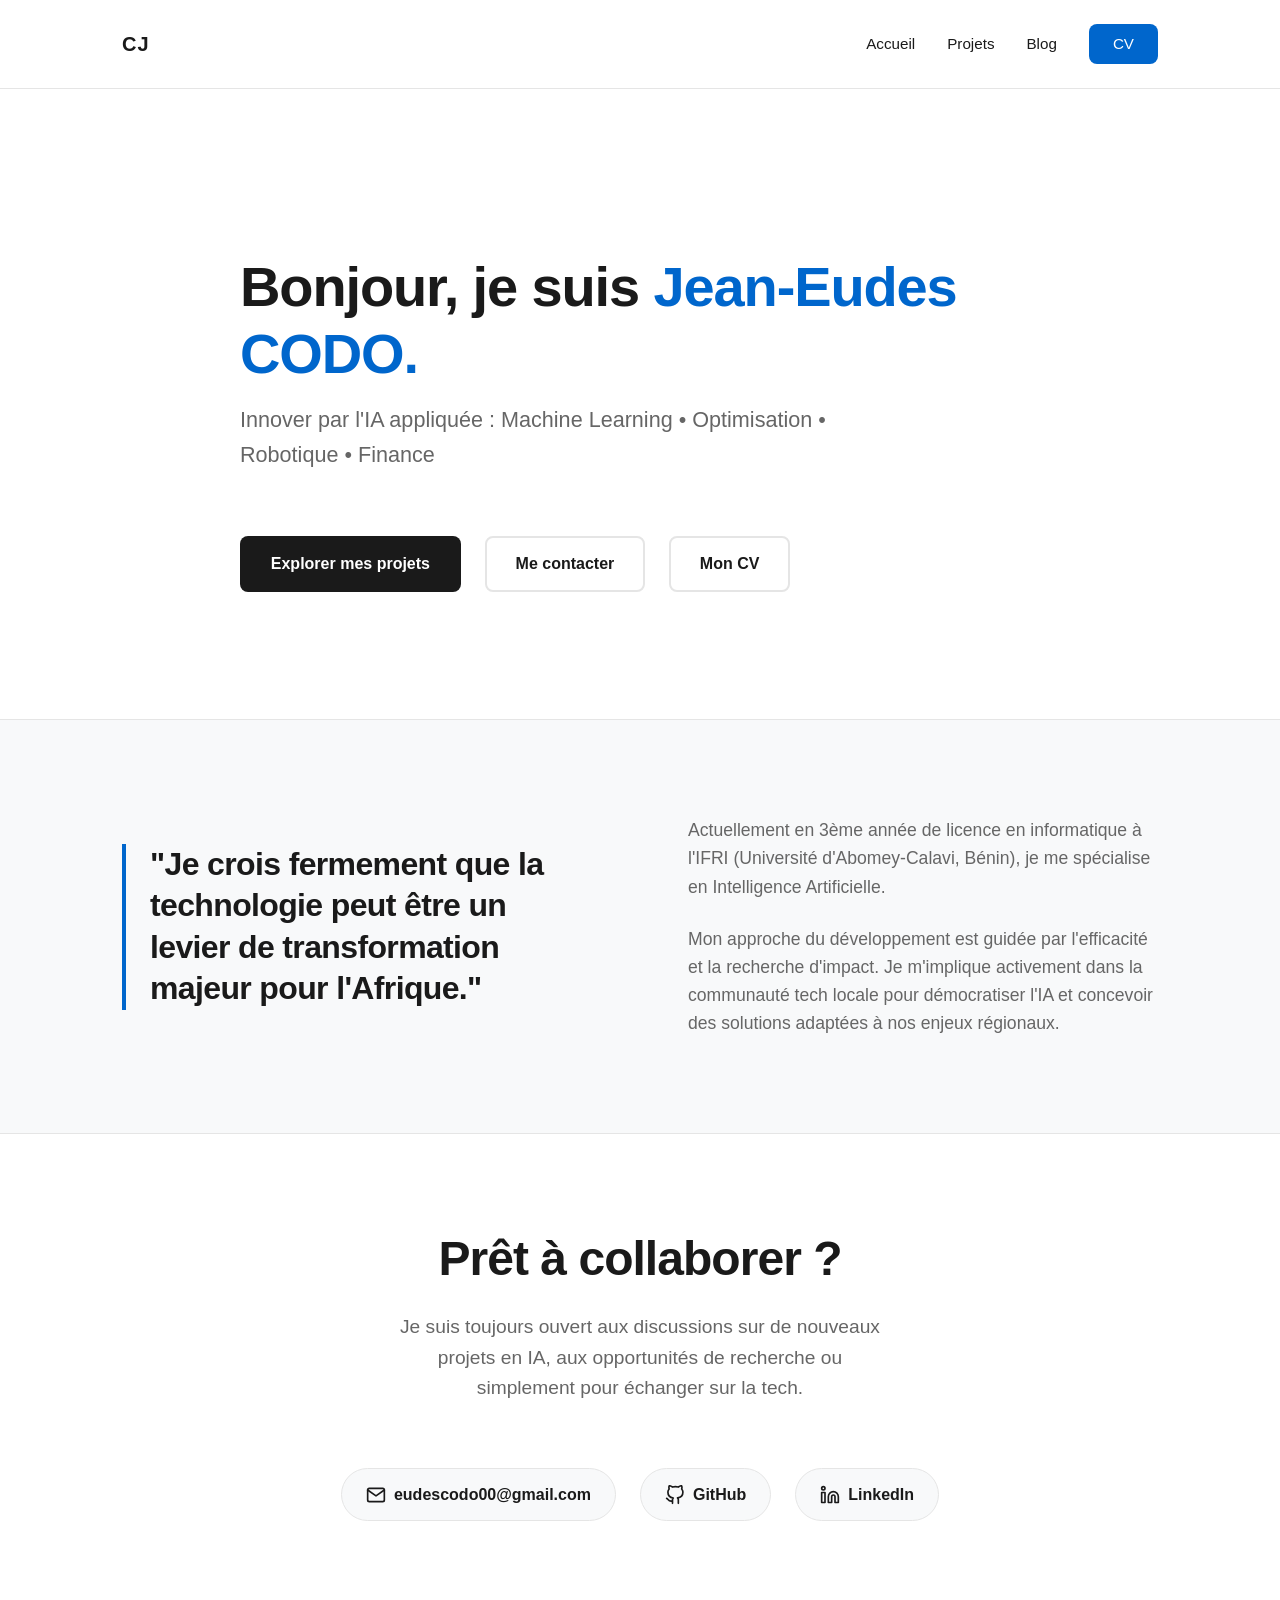
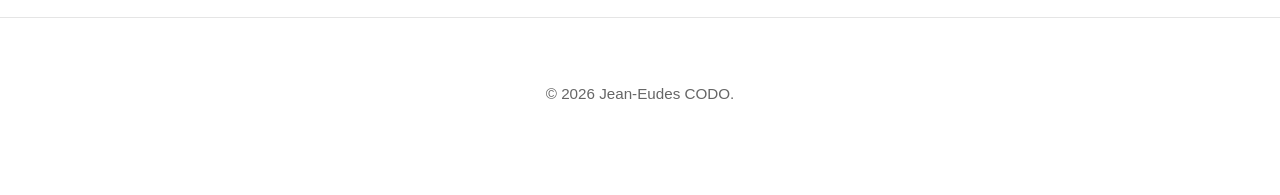
==== commit 6204e88e: "refactor: remove CV page to link directly to PDF and add CV button to homepage hero" ====
--- a/index.html
+++ b/index.html
@@ -18,7 +18,7 @@
                     <a href="index.html" class="nav-link">Accueil</a>
                     <a href="projects.html" class="nav-link">Projets</a>
                     <a href="blog.html" class="nav-link">Blog</a>
-                    <a href="cv/index_cv.html" class="nav-link nav-cv">CV</a>
+                    <a href="cv/CV_Jean_Eudes_CODO_2026.pdf" target="_blank" class="nav-link nav-cv">CV</a>
                 </nav>
             </div>
         </div>
@@ -35,6 +35,7 @@
                 <div class="hero-actions">
                     <a href="projects.html" class="btn btn-primary">Explorer mes projets</a>
                     <a href="#connect" class="btn btn-secondary">Me contacter</a>
+                    <a href="cv/CV_Jean_Eudes_CODO_2026.pdf" target="_blank" class="btn btn-secondary">Mon CV</a>
                 </div>
             </div>
         </div>
--- a/css/base.css
+++ b/css/base.css
@@ -206,14 +206,14 @@
     font-weight: 800;
     margin-bottom: var(--spacing-sm);
     letter-spacing: -0.02em;
-    color: var(--color-text);
+    color: var(--color-text); /* Force back to text color for "Bonjour..." */
     opacity: 0;
     transform: translateY(30px);
     animation: fadeInUp 0.8s cubic-bezier(0.2, 0.8, 0.2, 1) forwards;
 }
 
 .hero-name span {
-    color: var(--color-primary);
+    color: var(--color-primary); /* Force name to be blue */
 }
 
 .hero-description {
@@ -495,9 +495,9 @@
 }
 
 .social-btn:hover {
-    background-color: var(--color-text);
-    color: var(--color-bg);
-    border-color: var(--color-text);
+    background-color: var(--color-primary);
+    color: white;
+    border-color: var(--color-primary);
     transform: translateY(-3px);
 }
 
@@ -514,6 +514,28 @@
 
 .footer p {
     font-size: 0.95rem;
+    margin-bottom: var(--spacing-md);
+}
+
+.footer-links {
+    display: flex;
+    justify-content: center;
+    gap: var(--spacing-lg);
+    flex-wrap: wrap;
+}
+
+.footer-links a {
+    display: flex;
+    align-items: center;
+    gap: 6px;
+    color: var(--color-text);
+    font-size: 0.95rem;
+    font-weight: 500;
+    transition: color var(--transition-normal);
+}
+
+.footer-links a:hover {
+    color: var(--color-primary);
 }
 
 /* ===========================
@@ -578,3 +600,5 @@
         font-size: 0.85rem;
     }
 }
+ }
+}
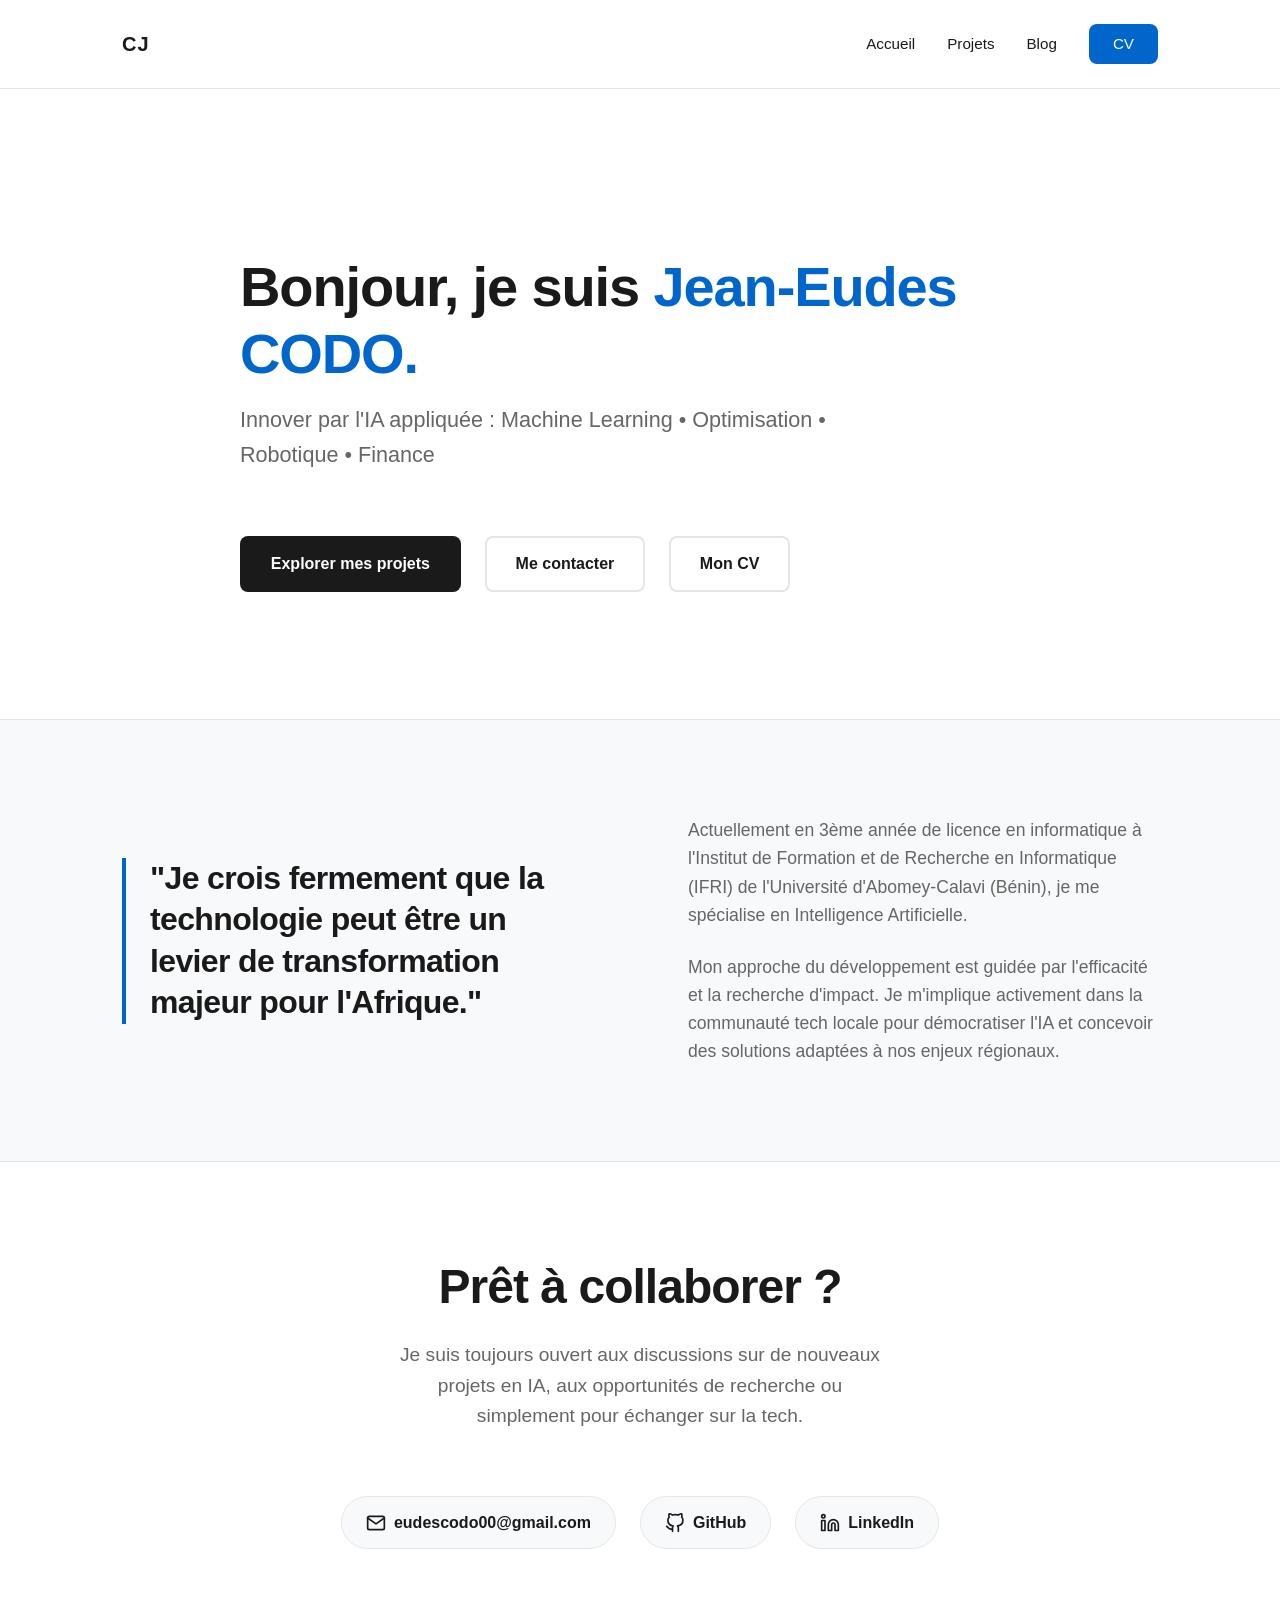
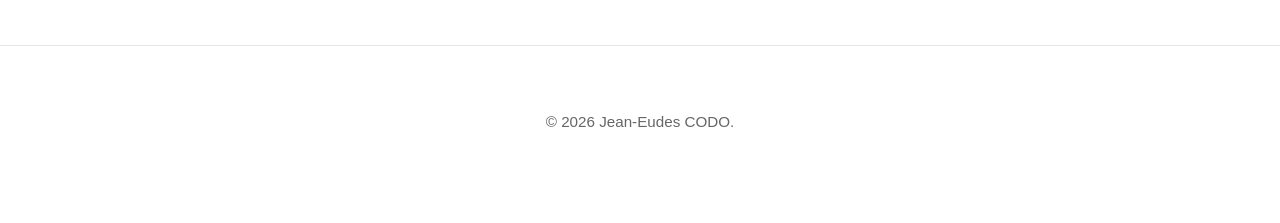
==== commit b620091d: "docs: clarify IFRI acronym in the about section on homepage" ====
--- a/index.html
+++ b/index.html
@@ -50,7 +50,7 @@
                 </div>
                 <div class="about-text">
                     <p>
-                        Actuellement en 3ème année de licence en informatique à l'IFRI (Université d'Abomey-Calavi, Bénin), je me spécialise en Intelligence Artificielle.
+                        Actuellement en 3ème année de licence en informatique à l'Institut de Formation et de Recherche en Informatique (IFRI) de l'Université d'Abomey-Calavi (Bénin), je me spécialise en Intelligence Artificielle.
                     </p>
                     <p>
                         Mon approche du développement est guidée par l'efficacité et la recherche d'impact. Je m'implique activement dans la communauté tech locale pour démocratiser l'IA et concevoir des solutions adaptées à nos enjeux régionaux.
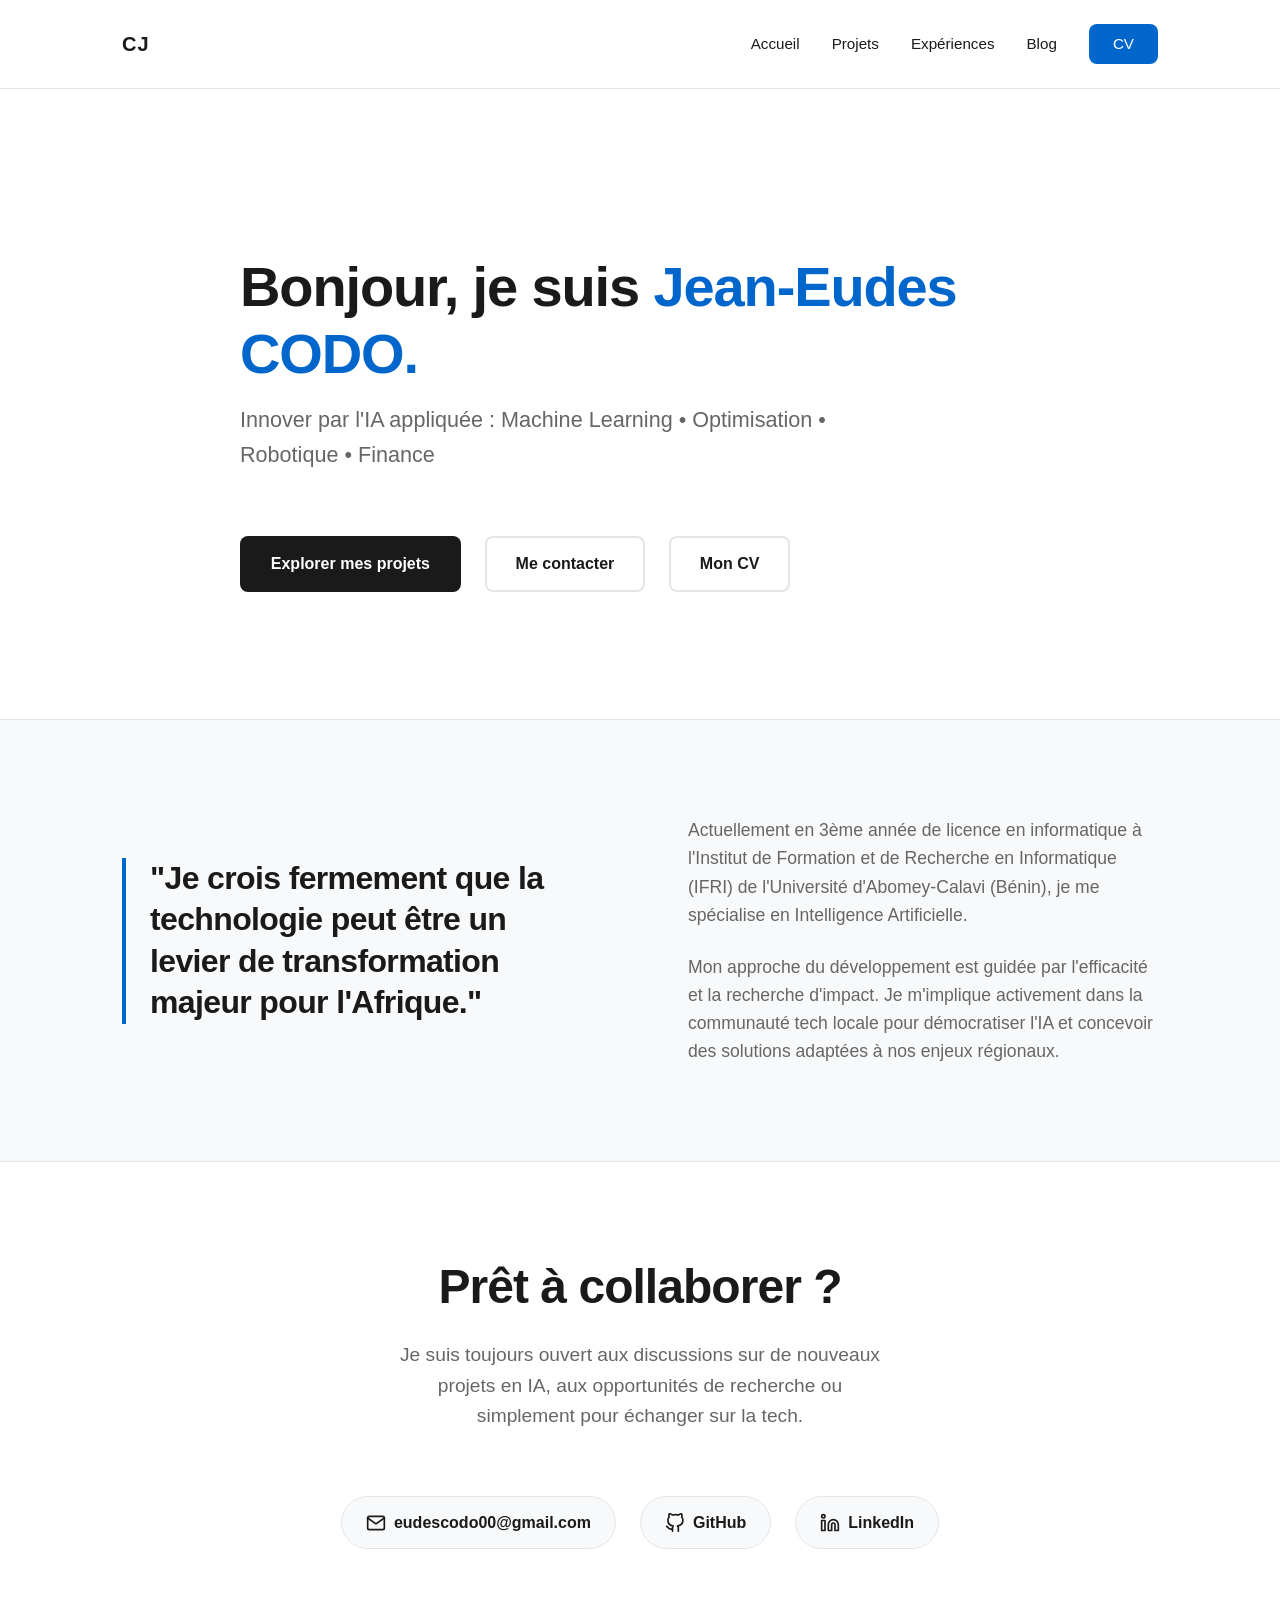
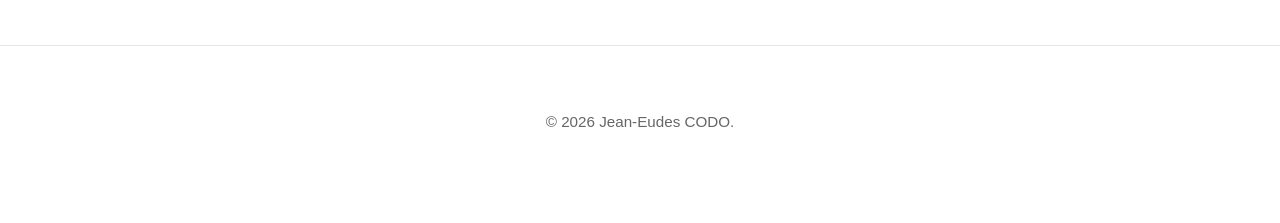
==== commit a1bf1e65: "feat: create experiences timeline page from CV data" ====
--- a/index.html
+++ b/index.html
@@ -17,6 +17,7 @@
                 <nav class="nav">
                     <a href="index.html" class="nav-link">Accueil</a>
                     <a href="projects.html" class="nav-link">Projets</a>
+                    <a href="experiences.html" class="nav-link">Expériences</a>
                     <a href="blog.html" class="nav-link">Blog</a>
                     <a href="cv/CV_Jean_Eudes_CODO_2026.pdf" target="_blank" class="nav-link nav-cv">CV</a>
                 </nav>
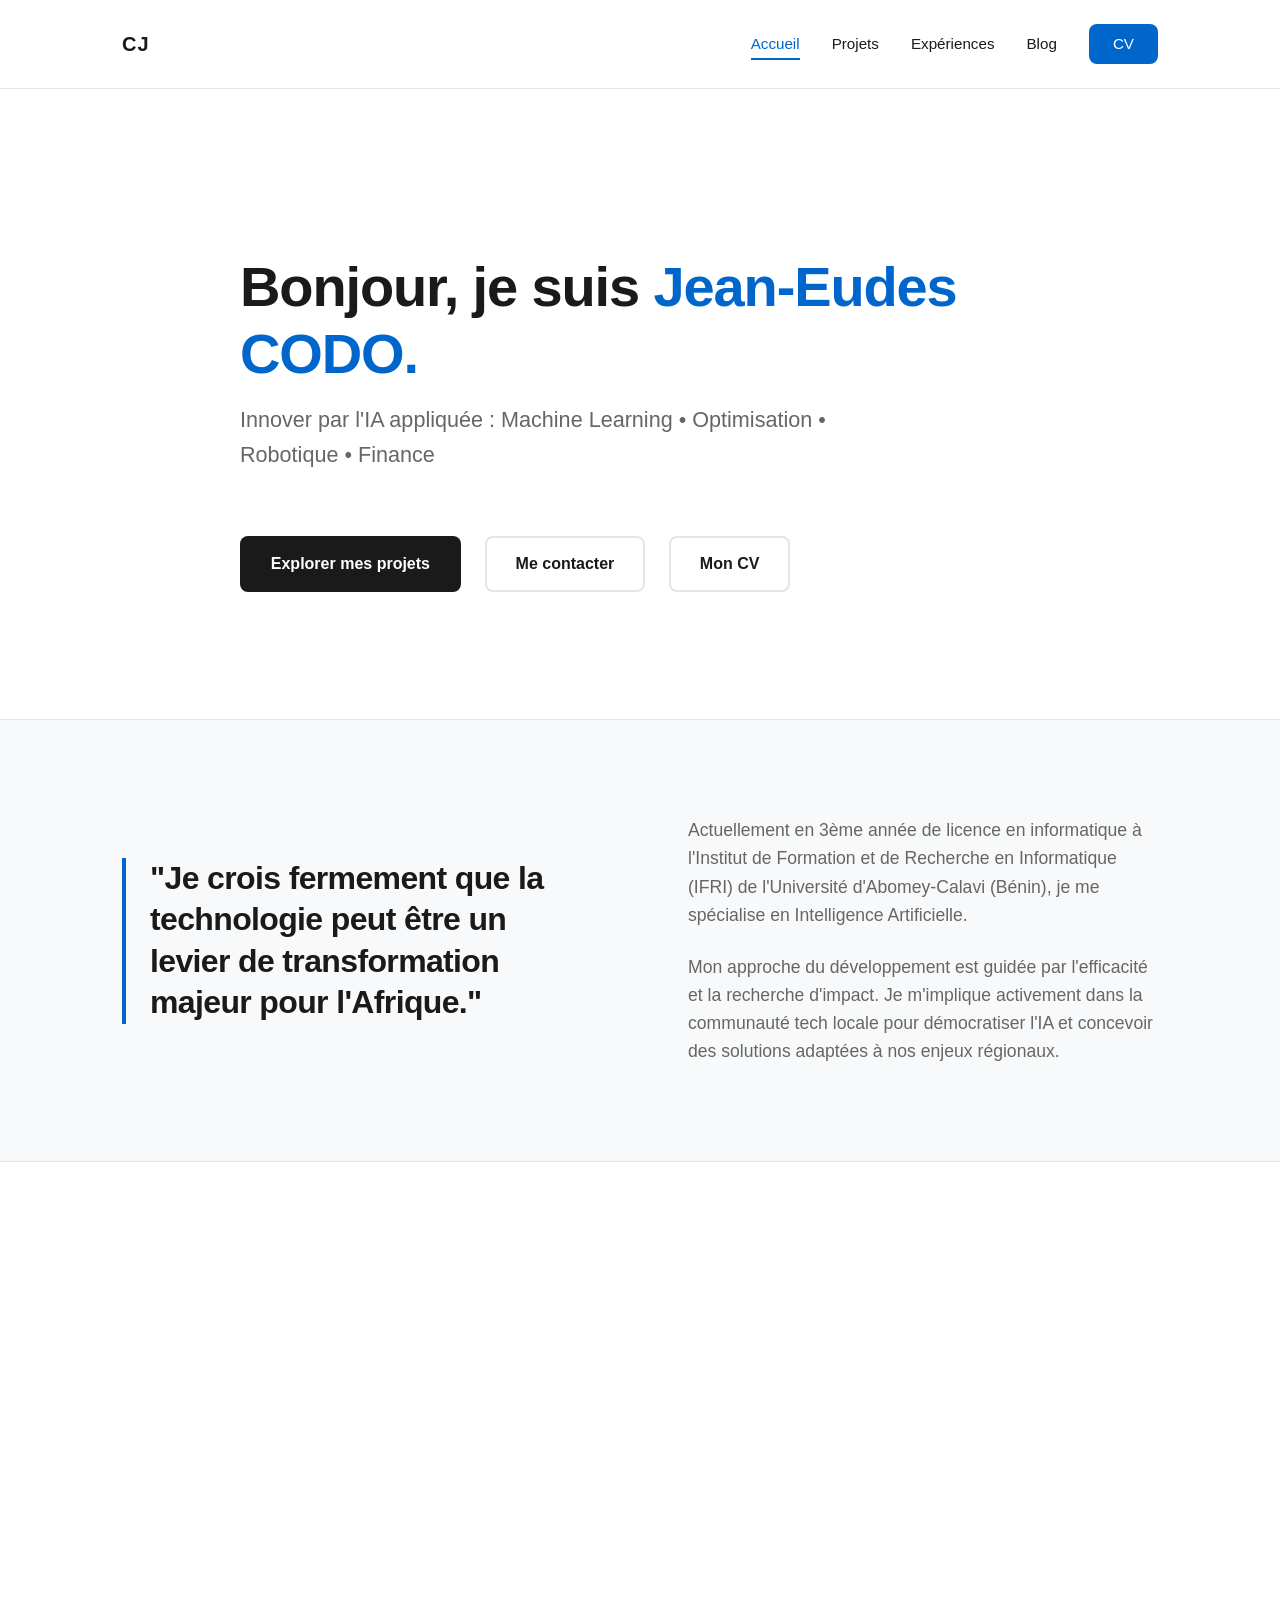
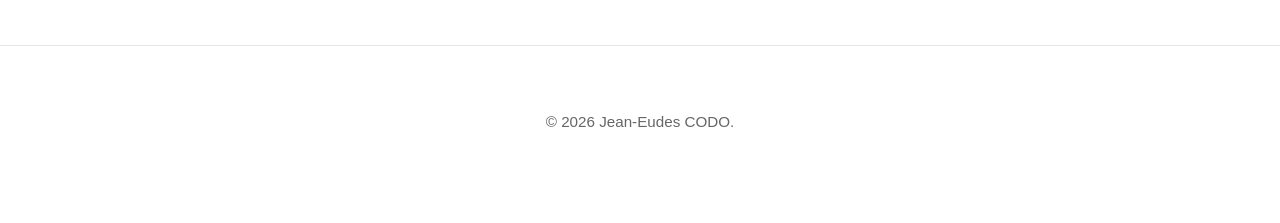
==== commit 8d1cf2d8: "feat: add FASHS internship, mobile nav menu and blog coming-soon page - Experiences: add AI & Proces" ====
--- a/index.html
+++ b/index.html
@@ -3,6 +3,7 @@
 <head>
     <meta charset="UTF-8">
     <meta name="viewport" content="width=device-width, initial-scale=1.0">
+    <meta name="color-scheme" content="light">
     <title>Jean-Eudes CODO - Développeur IA</title>
     <meta name="description" content="Portfolio de Eudes - Développeur spécialisé en IA">
     <link rel="stylesheet" href="css/base.css">
@@ -14,13 +15,20 @@
         <div class="container">
             <div class="header-content">
                 <a href="index.html" class="logo">CJ</a>
-                <nav class="nav">
-                    <a href="index.html" class="nav-link">Accueil</a>
+                <nav class="nav" id="nav">
+                    <a href="index.html" class="nav-link" aria-current="page">Accueil</a>
                     <a href="projects.html" class="nav-link">Projets</a>
                     <a href="experiences.html" class="nav-link">Expériences</a>
                     <a href="blog.html" class="nav-link">Blog</a>
-                    <a href="cv/CV_Jean_Eudes_CODO_2026.pdf" target="_blank" class="nav-link nav-cv">CV</a>
                 </nav>
+                <div class="header-actions">
+                    <a href="cv/CV_Jean_Eudes_CODO_2026.pdf" target="_blank" class="nav-cv">CV</a>
+                    <button class="nav-toggle" id="navToggle" type="button" aria-label="Ouvrir le menu" aria-expanded="false" aria-controls="nav">
+                        <span></span>
+                        <span></span>
+                        <span></span>
+                    </button>
+                </div>
             </div>
         </div>
     </header>
@@ -126,6 +134,27 @@
 
         // Initial check
         window.onload = reveal;
+
+        // Menu mobile
+        const navToggle = document.getElementById("navToggle");
+
+        function setMenu(open) {
+            document.getElementById("header").classList.toggle("nav-open", open);
+            navToggle.setAttribute("aria-expanded", open);
+            navToggle.setAttribute("aria-label", open ? "Fermer le menu" : "Ouvrir le menu");
+        }
+
+        navToggle.addEventListener("click", function() {
+            setMenu(!document.getElementById("header").classList.contains("nav-open"));
+        });
+
+        document.querySelectorAll(".nav-link").forEach(function(link) {
+            link.addEventListener("click", function() { setMenu(false); });
+        });
+
+        document.addEventListener("click", function(e) {
+            if (!document.getElementById("header").contains(e.target)) setMenu(false);
+        });
     </script>
 </body>
 </html>
--- a/css/base.css
+++ b/css/base.css
@@ -26,18 +26,6 @@
     --transition-normal: 0.3s ease;
     --transition-slow: 0.5s ease;
     --border-radius: 8px;
-}
-
-/* Dark Mode */
-@media (prefers-color-scheme: dark) {
-    :root {
-        --color-bg: #0f0f0f;
-        --color-text: #e5e5e5;
-        --color-text-light: #a0a0a0;
-        --color-border: #2a2a2a;
-        --color-accent: #151515;
-        --header-bg: rgba(15, 15, 15, 0.8);
-    }
 }
 
 /* ===========================
@@ -142,6 +130,7 @@
     display: flex;
     gap: var(--spacing-lg);
     align-items: center;
+    margin-left: auto;
 }
 
 .nav-link {
@@ -150,6 +139,21 @@
     font-weight: 500;
     position: relative;
     padding: 4px 0;
+}
+
+.nav-link[aria-current="page"] {
+    color: var(--color-primary);
+}
+
+.nav-link[aria-current="page"]::after {
+    width: 100%;
+}
+
+.header-actions {
+    display: flex;
+    align-items: center;
+    gap: var(--spacing-sm);
+    margin-left: var(--spacing-lg);
 }
 
 .nav-link::after {
@@ -169,20 +173,54 @@
 
 .nav-cv {
     background-color: var(--color-primary);
-    color: white !important;
+    color: white;
+    font-size: 0.95rem;
+    font-weight: 500;
     padding: var(--spacing-xs) var(--spacing-md);
     border-radius: var(--border-radius);
-    transition: all var(--transition-normal) !important;
-}
-
-.nav-cv::after {
-    display: none;
+    transition: all var(--transition-normal);
 }
 
 .nav-cv:hover {
+    color: white;
     background-color: var(--color-primary-hover);
     transform: translateY(-2px);
     box-shadow: 0 4px 12px rgba(0, 102, 204, 0.2);
+}
+
+/* Bouton du menu mobile (masqué sur ordinateur) */
+.nav-toggle {
+    display: none;
+    flex-direction: column;
+    justify-content: center;
+    gap: 5px;
+    width: 40px;
+    height: 40px;
+    padding: 0 10px;
+    background: transparent;
+    border: 1px solid var(--color-border);
+    border-radius: var(--border-radius);
+    cursor: pointer;
+}
+
+.nav-toggle span {
+    display: block;
+    height: 2px;
+    background-color: var(--color-text);
+    border-radius: 2px;
+    transition: transform var(--transition-normal), opacity var(--transition-normal);
+}
+
+.header.nav-open .nav-toggle span:nth-child(1) {
+    transform: translateY(7px) rotate(45deg);
+}
+
+.header.nav-open .nav-toggle span:nth-child(2) {
+    opacity: 0;
+}
+
+.header.nav-open .nav-toggle span:nth-child(3) {
+    transform: translateY(-7px) rotate(-45deg);
 }
 
 /* ===========================
@@ -577,9 +615,57 @@
     .connect h2 {
         font-size: 2.2rem;
     }
-    
+
+    /* Menu mobile : liens dans un panneau déroulant sous l'en-tête */
+    .nav-toggle {
+        display: flex;
+    }
+
+    .header-actions {
+        margin-left: auto;
+    }
+
     .nav {
-        gap: var(--spacing-md);
+        position: absolute;
+        top: 100%;
+        left: 0;
+        right: 0;
+        flex-direction: column;
+        align-items: stretch;
+        gap: 0;
+        margin-left: 0;
+        padding: 0 var(--spacing-lg) var(--spacing-xs);
+        background-color: var(--color-bg);
+        border-bottom: 1px solid var(--color-border);
+        box-shadow: 0 12px 24px rgba(0, 0, 0, 0.06);
+        opacity: 0;
+        visibility: hidden;
+        transform: translateY(-8px);
+        transition: opacity var(--transition-fast), transform var(--transition-fast), visibility var(--transition-fast);
+    }
+
+    .header.nav-open .nav {
+        opacity: 1;
+        visibility: visible;
+        transform: translateY(0);
+    }
+
+    .nav-link {
+        font-size: 1rem;
+        padding: var(--spacing-sm) 0;
+        border-bottom: 1px solid var(--color-border);
+    }
+
+    .nav-link:last-child {
+        border-bottom: none;
+    }
+
+    .nav-link::after {
+        display: none;
+    }
+
+    .nav-link[aria-current="page"] {
+        font-weight: 600;
     }
 }
 
@@ -587,18 +673,12 @@
     .container {
         padding: 0 var(--spacing-md);
     }
-    
+
     .header-content {
         padding: var(--spacing-md) 0;
     }
-    
+
     .nav {
-        gap: var(--spacing-sm);
-    }
-    
-    .nav-link {
-        font-size: 0.85rem;
-    }
-}
- }
-}
+        padding: 0 var(--spacing-md) var(--spacing-xs);
+    }
+}
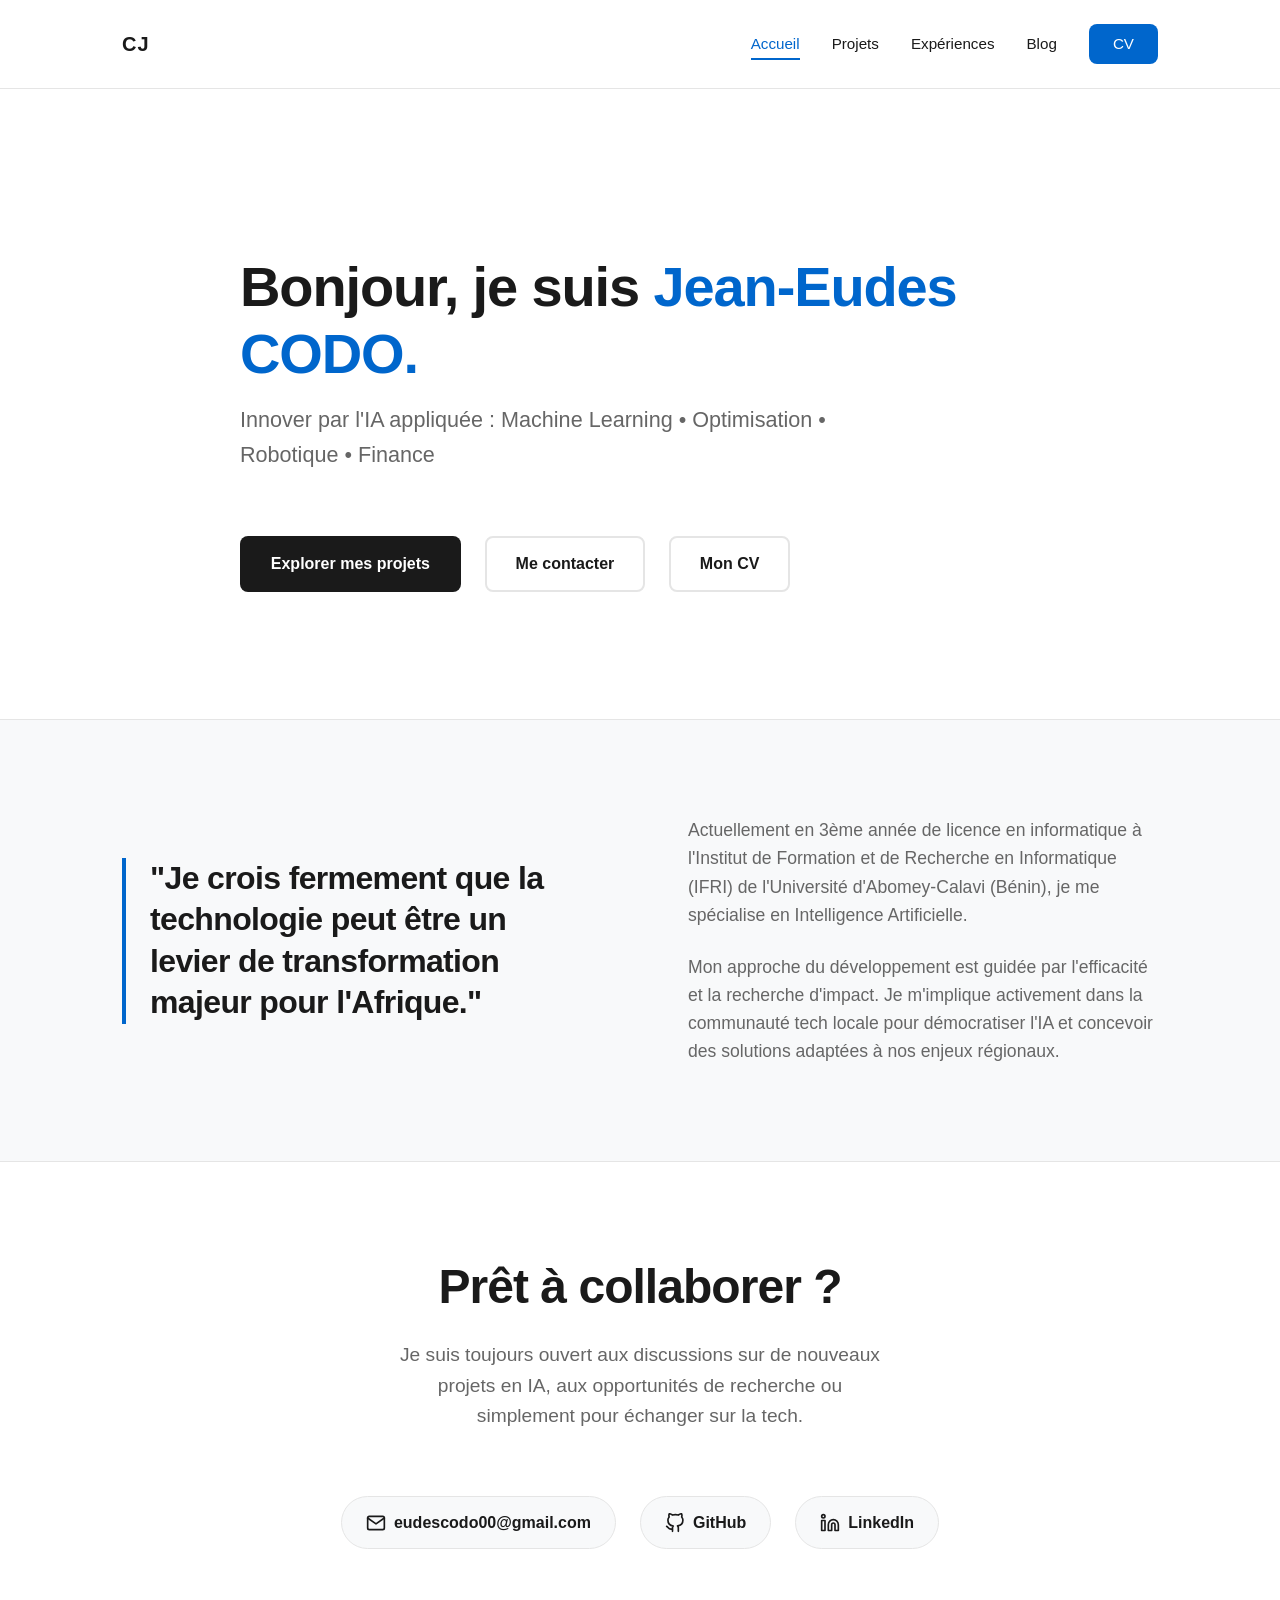
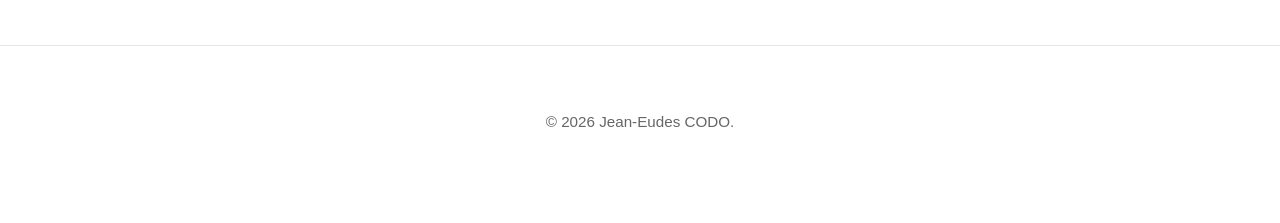
==== commit aa6dbcb5: "feat: add CJ favicon (SVG, ICO and Apple touch icon)" ====
--- a/index.html
+++ b/index.html
@@ -6,6 +6,9 @@
     <meta name="color-scheme" content="light">
     <title>Jean-Eudes CODO - Développeur IA</title>
     <meta name="description" content="Portfolio de Eudes - Développeur spécialisé en IA">
+    <link rel="icon" href="favicon.ico" sizes="32x32">
+    <link rel="icon" href="favicon.svg" type="image/svg+xml">
+    <link rel="apple-touch-icon" href="apple-touch-icon.png">
     <link rel="stylesheet" href="css/base.css">
 </head>
 <body>
